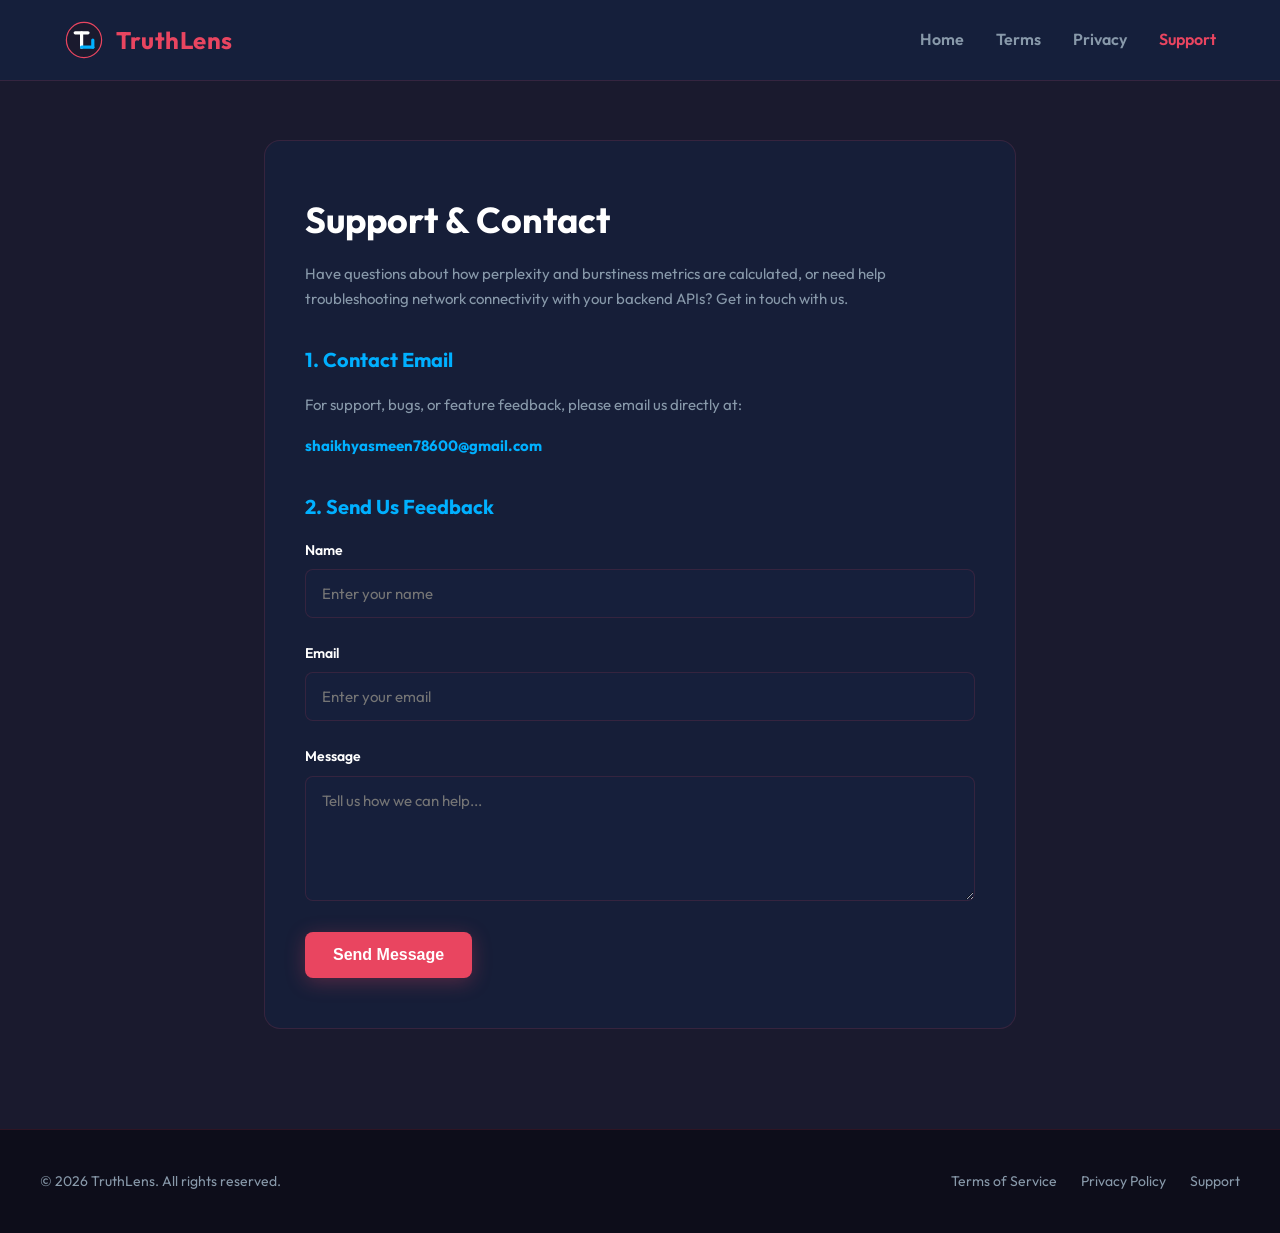
==== website/support.html @ 1836b280 "finall" ====
<!DOCTYPE html>
<html lang="en">
<head>
    <meta charset="UTF-8">
    <meta name="viewport" content="width=device-width, initial-scale=1.0">
    <title>Support & Contact - TruthLens AI</title>
    <link rel="stylesheet" href="style.css">
</head>
<body>

    <!-- Header Navigation -->
    <header>
        <div class="nav-container">
            <a href="index.html" class="logo-section">
                <svg class="logo-icon" viewBox="0 0 100 100" xmlns="http://www.w3.org/2000/svg">
                    <circle cx="50" cy="50" r="44" fill="#1A1A2E" stroke="#E94560" stroke-width="3"/>
                    <line x1="28" y1="32" x2="60" y2="32" stroke="#FFFFFF" stroke-width="8" stroke-linecap="round"/>
                    <line x1="44" y1="32" x2="44" y2="68" stroke="#FFFFFF" stroke-width="8" stroke-linecap="round"/>
                    <line x1="44" y1="68" x2="72" y2="68" stroke="#00B0FF" stroke-width="8" stroke-linecap="round" stroke-linejoin="round"/>
                    <line x1="72" y1="68" x2="72" y2="50" stroke="#00B0FF" stroke-width="8" stroke-linecap="round" stroke-linejoin="round"/>
                </svg>
                <span class="logo-text">TruthLens</span>
            </a>
            <nav>
                <ul>
                    <li><a href="index.html">Home</a></li>
                    <li><a href="terms.html">Terms</a></li>
                    <li><a href="privacy.html">Privacy</a></li>
                    <li><a href="support.html" class="active">Support</a></li>
                </ul>
            </nav>
        </div>
    </header>

    <!-- Main Content -->
    <main class="legal-page">
        <div class="legal-card">
            <h1>Support & Contact</h1>
            <p>Have questions about how perplexity and burstiness metrics are calculated, or need help troubleshooting network connectivity with your backend APIs? Get in touch with us.</p>
            
            <h2>1. Contact Email</h2>
            <p>For support, bugs, or feature feedback, please email us directly at:</p>
            <p><strong><a href="mailto:shaikhyasmeen78600@gmail.com" style="color: var(--accent-blue); text-decoration: none;">shaikhyasmeen78600@gmail.com</a></strong></p>

            <h2>2. Send Us Feedback</h2>
            <form onsubmit="alert('Thank you for your message! We will get back to you soon.'); return false;" style="margin-top: 24dp;">
                <div class="form-group">
                    <label for="name">Name</label>
                    <input type="text" id="name" required placeholder="Enter your name">
                </div>
                <div class="form-group">
                    <label for="email">Email</label>
                    <input type="email" id="email" required placeholder="Enter your email">
                </div>
                <div class="form-group">
                    <label for="message">Message</label>
                    <textarea id="message" rows="5" required placeholder="Tell us how we can help..."></textarea>
                </div>
                <button type="submit" class="btn btn-primary" style="border: none;">Send Message</button>
            </form>
        </div>
    </main>

    <!-- Footer -->
    <footer>
        <div class="footer-container">
            <div class="copyright">&copy; 2026 TruthLens. All rights reserved.</div>
            <div class="footer-links">
                <a href="terms.html">Terms of Service</a>
                <a href="privacy.html">Privacy Policy</a>
                <a href="support.html">Support</a>
            </div>
        </div>
    </footer>

</body>
</html>
---- website/style.css ----
/* TruthLens Website - Premium Stylesheet */
@import url('https://fonts.googleapis.com/css2?family=Outfit:wght@300;400;600;700;800&display=swap');

:root {
    --bg-color: #1A1A2E;
    --card-bg: rgba(22, 33, 62, 0.7);
    --card-border: rgba(233, 69, 96, 0.15);
    --accent-red: #E94560;
    --accent-blue: #00B0FF;
    --text-primary: #FFFFFF;
    --text-secondary: #8899AA;
    --nav-bg: rgba(22, 33, 62, 0.9);
}

* {
    margin: 0;
    padding: 0;
    box-sizing: border-box;
}

body {
    font-family: 'Outfit', sans-serif;
    background-color: var(--bg-color);
    color: var(--text-primary);
    line-height: 1.6;
    overflow-x: hidden;
}

/* Header & Navbar */
header {
    position: fixed;
    top: 0;
    left: 0;
    width: 100%;
    background: var(--nav-bg);
    backdrop-filter: blur(10px);
    border-bottom: 1px solid var(--card-border);
    z-index: 1000;
}

.nav-container {
    max-width: 1200px;
    margin: 0 auto;
    display: flex;
    justify-content: space-between;
    align-items: center;
    padding: 20px 24px;
}

.logo-section {
    display: flex;
    align-items: center;
    gap: 12px;
    text-decoration: none;
}

.logo-icon {
    width: 40px;
    height: 40px;
}

.logo-text {
    font-size: 24px;
    font-weight: 700;
    color: var(--accent-red);
    letter-spacing: 0.5px;
}

nav ul {
    display: flex;
    list-style: none;
    gap: 32px;
}

nav ul li a {
    text-decoration: none;
    color: var(--text-secondary);
    font-weight: 600;
    font-size: 16px;
    transition: color 0.3s ease;
}

nav ul li a:hover, nav ul li a.active {
    color: var(--accent-red);
}

/* Hero Section */
.hero {
    min-height: 100vh;
    display: flex;
    align-items: center;
    padding: 140px 24px 80px;
    background: radial-gradient(circle at 80% 20%, rgba(233, 69, 96, 0.08) 0%, transparent 50%),
                radial-gradient(circle at 10% 80%, rgba(0, 176, 255, 0.05) 0%, transparent 50%);
}

.hero-container {
    max-width: 1200px;
    margin: 0 auto;
    display: grid;
    grid-template-columns: 1.2fr 0.8fr;
    gap: 60px;
    align-items: center;
}

.hero-content h1 {
    font-size: 56px;
    font-weight: 800;
    line-height: 1.1;
    margin-bottom: 24px;
}

.hero-content h1 span {
    background: linear-gradient(135deg, var(--accent-red), var(--accent-blue));
    -webkit-background-clip: text;
    -webkit-text-fill-color: transparent;
}

.hero-content p {
    font-size: 18px;
    color: var(--text-secondary);
    margin-bottom: 40px;
    max-width: 600px;
}

.cta-group {
    display: flex;
    gap: 16px;
}

.btn {
    display: inline-block;
    padding: 14px 28px;
    border-radius: 8px;
    font-weight: 700;
    text-decoration: none;
    font-size: 16px;
    transition: all 0.3s ease;
    cursor: pointer;
}

.btn-primary {
    background-color: var(--accent-red);
    color: var(--text-primary);
    box-shadow: 0 4px 20px rgba(233, 69, 96, 0.3);
}

.btn-primary:hover {
    transform: translateY(-2px);
    box-shadow: 0 6px 24px rgba(233, 69, 96, 0.45);
}

.btn-secondary {
    background: var(--card-bg);
    border: 1px solid var(--card-border);
    color: var(--text-primary);
}

.btn-secondary:hover {
    background: rgba(233, 69, 96, 0.1);
    transform: translateY(-2px);
}

.hero-visual {
    display: flex;
    justify-content: center;
}

.phone-mockup {
    width: 280px;
    height: 560px;
    background: #0D0D1A;
    border: 12px solid #2A2A4A;
    border-radius: 36px;
    position: relative;
    box-shadow: 0 20px 50px rgba(0, 0, 0, 0.5), 
                0 0 40px rgba(233, 69, 96, 0.15);
    padding: 20px;
    display: flex;
    flex-direction: column;
    justify-content: space-between;
}

.phone-mockup::before {
    content: '';
    position: absolute;
    top: 0;
    left: 50%;
    transform: translateX(-50%);
    width: 100px;
    height: 24dp;
    background: #2A2A4A;
    border-bottom-left-radius: 16px;
    border-bottom-right-radius: 16px;
}

.phone-screen {
    flex-grow: 1;
    display: flex;
    flex-direction: column;
    align-items: center;
    justify-content: center;
    gap: 16px;
}

.phone-logo {
    width: 80px;
    height: 80px;
    animation: float 4s ease-in-out infinite;
}

.phone-text {
    color: var(--accent-red);
    font-size: 24px;
    font-weight: 700;
}

/* Feature Section */
.features-section {
    padding: 100px 24px;
    max-width: 1200px;
    margin: 0 auto;
}

.section-header {
    text-align: center;
    margin-bottom: 60px;
}

.section-header h2 {
    font-size: 36px;
    font-weight: 700;
    margin-bottom: 16px;
}

.section-header p {
    color: var(--text-secondary);
    font-size: 16px;
    max-width: 600px;
    margin: 0 auto;
}

.features-grid {
    display: grid;
    grid-template-columns: repeat(auto-fit, minmax(260px, 1fr));
    gap: 30px;
}

.feature-card {
    background: var(--card-bg);
    border: 1px solid var(--card-border);
    padding: 40px 30px;
    border-radius: 12px;
    transition: all 0.3s ease;
}

.feature-card:hover {
    transform: translateY(-5px);
    border-color: rgba(0, 176, 255, 0.4);
    box-shadow: 0 10px 30px rgba(0, 176, 255, 0.05);
}

.feature-card h3 {
    font-size: 20px;
    margin-bottom: 12px;
    color: var(--text-primary);
}

.feature-card p {
    color: var(--text-secondary);
    font-size: 14px;
}

/* Legal & Support Layouts */
.legal-page {
    max-width: 800px;
    margin: 140px auto 100px;
    padding: 0 24px;
}

.legal-card {
    background: var(--card-bg);
    border: 1px solid var(--card-border);
    padding: 50px 40px;
    border-radius: 16px;
}

.legal-card h1 {
    font-size: 36px;
    margin-bottom: 12px;
    color: var(--text-primary);
}

.legal-card h2 {
    font-size: 20px;
    margin-top: 32px;
    margin-bottom: 16px;
    color: var(--accent-blue);
}

.legal-card p, .legal-card ul {
    color: var(--text-secondary);
    font-size: 15px;
    line-height: 1.7;
    margin-bottom: 16px;
}

.legal-card ul {
    padding-left: 20px;
}

/* Form Styles */
.form-group {
    margin-bottom: 24px;
}

.form-group label {
    display: block;
    font-size: 14px;
    font-weight: 600;
    margin-bottom: 8px;
    color: var(--text-primary);
}

.form-group input, .form-group textarea {
    width: 100%;
    padding: 14px 16px;
    background: rgba(22, 33, 62, 0.5);
    border: 1px solid var(--card-border);
    border-radius: 8px;
    color: var(--text-primary);
    font-family: inherit;
    font-size: 15px;
    transition: all 0.3s ease;
}

.form-group input:focus, .form-group textarea:focus {
    outline: none;
    border-color: var(--accent-blue);
    box-shadow: 0 0 10px rgba(0, 176, 255, 0.15);
}

/* Footer */
footer {
    border-top: 1px solid var(--card-border);
    background: #0D0D1A;
    padding: 40px 24px;
}

.footer-container {
    max-width: 1200px;
    margin: 0 auto;
    display: flex;
    justify-content: space-between;
    align-items: center;
    flex-wrap: wrap;
    gap: 20px;
}

.footer-links {
    display: flex;
    gap: 24px;
}

.footer-links a {
    text-decoration: none;
    color: var(--text-secondary);
    font-size: 14px;
    transition: color 0.3s ease;
}

.footer-links a:hover {
    color: var(--accent-red);
}

.copyright {
    color: var(--text-secondary);
    font-size: 14px;
}

/* Animations */
@keyframes float {
    0%, 100% {
        transform: translateY(0);
    }
    50% {
        transform: translateY(-12px);
    }
}

/* Responsive */
@media (max-width: 900px) {
    .hero-container {
        grid-template-columns: 1fr;
        text-align: center;
        gap: 40px;
    }
    .hero-content h1 {
        font-size: 42px;
    }
    .hero-content p {
        margin: 0 auto 30px;
    }
    .cta-group {
        justify-content: center;
    }
    .hero-visual {
        display: none;
    }
}

@media (max-width: 600px) {
    nav ul {
        gap: 16px;
    }
    .footer-container {
        flex-direction: column;
        text-align: center;
    }
}
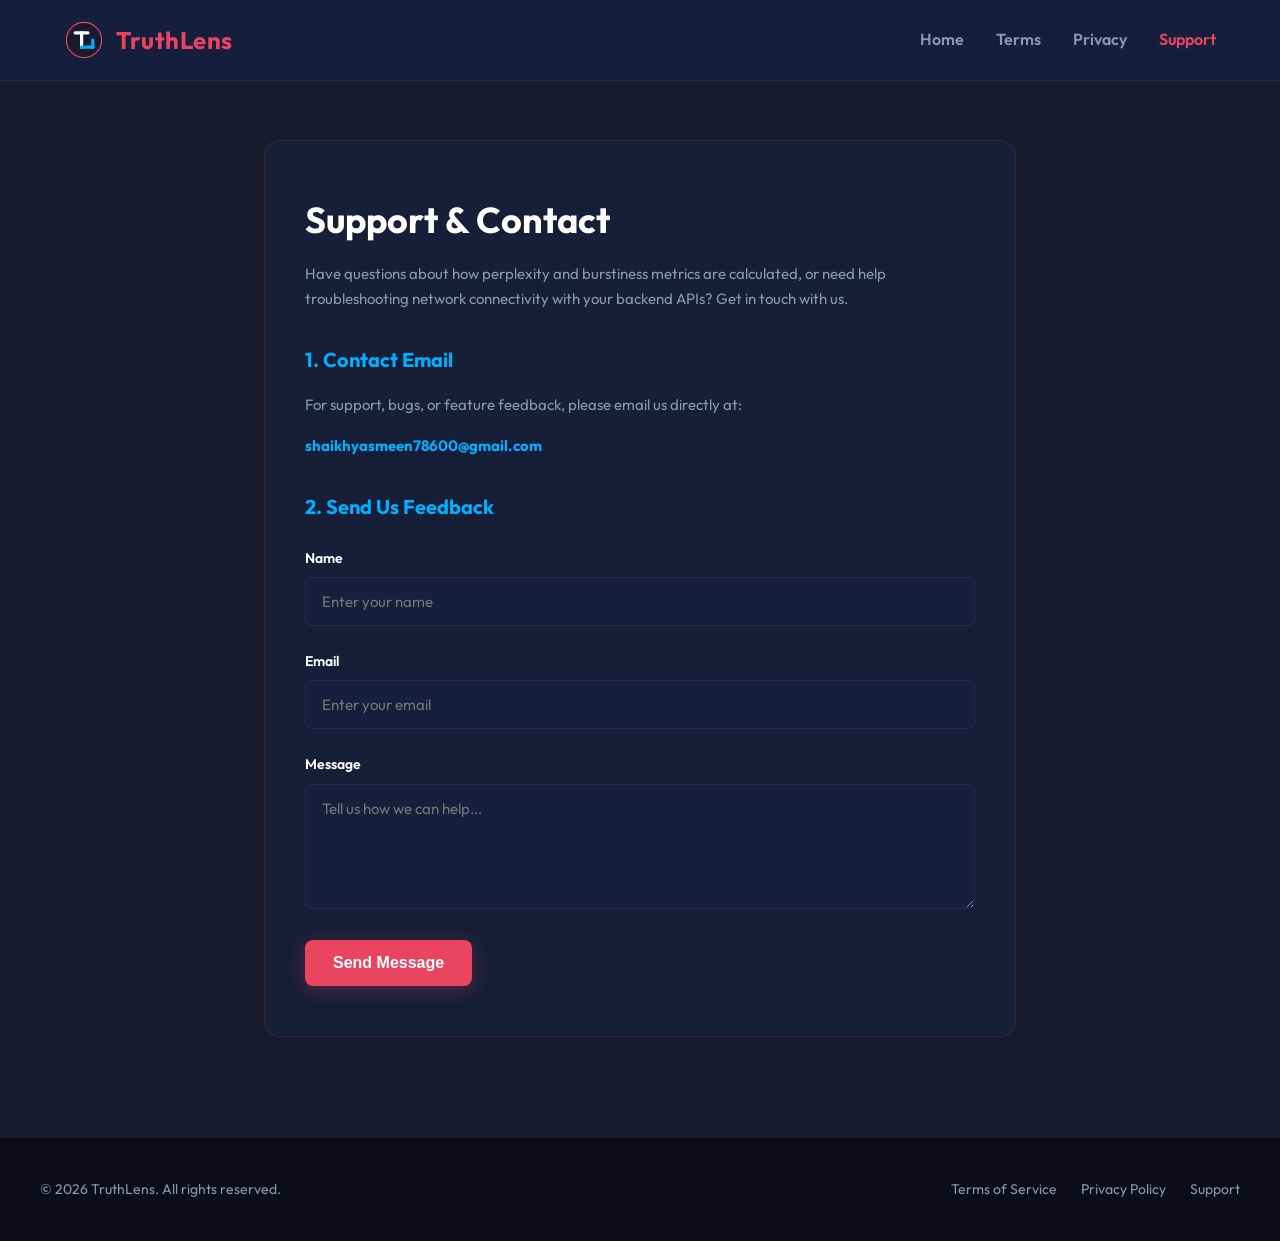
==== commit 8aa3a2d7: "Configure direct AJAX form submission to email" ====
--- a/website/support.html
+++ b/website/support.html
@@ -43,21 +43,65 @@
             <p><strong><a href="mailto:shaikhyasmeen78600@gmail.com" style="color: var(--accent-blue); text-decoration: none;">shaikhyasmeen78600@gmail.com</a></strong></p>
 
             <h2>2. Send Us Feedback</h2>
-            <form onsubmit="alert('Thank you for your message! We will get back to you soon.'); return false;" style="margin-top: 24dp;">
+            <div id="success-message" style="display: none; background: rgba(15, 255, 80, 0.1); border: 1px solid #0FFF50; padding: 20px; border-radius: 8px; margin-top: 24px;">
+                <h3 style="color: #0FFF50; margin-bottom: 8px; font-weight: 700;">Message Sent!</h3>
+                <p style="color: var(--text-secondary);">Thank you for contacting us. We will get back to you soon.</p>
+            </div>
+
+            <form id="feedback-form" onsubmit="submitForm(event)" style="margin-top: 24px;">
                 <div class="form-group">
                     <label for="name">Name</label>
-                    <input type="text" id="name" required placeholder="Enter your name">
+                    <input type="text" id="name" name="name" required placeholder="Enter your name">
                 </div>
                 <div class="form-group">
                     <label for="email">Email</label>
-                    <input type="email" id="email" required placeholder="Enter your email">
+                    <input type="email" id="email" name="email" required placeholder="Enter your email">
                 </div>
                 <div class="form-group">
                     <label for="message">Message</label>
-                    <textarea id="message" rows="5" required placeholder="Tell us how we can help..."></textarea>
+                    <textarea id="message" name="message" rows="5" required placeholder="Tell us how we can help..."></textarea>
                 </div>
                 <button type="submit" class="btn btn-primary" style="border: none;">Send Message</button>
             </form>
+
+            <script>
+                function submitForm(event) {
+                    event.preventDefault();
+                    
+                    const name = document.getElementById('name').value;
+                    const email = document.getElementById('email').value;
+                    const message = document.getElementById('message').value;
+                    const button = event.target.querySelector('button');
+                    
+                    // Disable button while sending
+                    button.disabled = true;
+                    button.innerText = 'Sending...';
+
+                    // Send AJAX post to FormSubmit
+                    fetch("https://formsubmit.co/ajax/shaikhyasmeen78600@gmail.com", {
+                        method: "POST",
+                        headers: { 
+                            'Content-Type': 'application/json',
+                            'Accept': 'application/json'
+                        },
+                        body: JSON.stringify({
+                            Name: name,
+                            Email: email,
+                            Message: message
+                        })
+                    })
+                    .then(response => response.json())
+                    .then(data => {
+                        document.getElementById('feedback-form').style.display = 'none';
+                        document.getElementById('success-message').style.display = 'block';
+                    })
+                    .catch(error => {
+                        alert("Oops! There was a problem sending your message. Please try again.");
+                        button.disabled = false;
+                        button.innerText = 'Send Message';
+                    });
+                }
+            </script>
         </div>
     </main>
 
